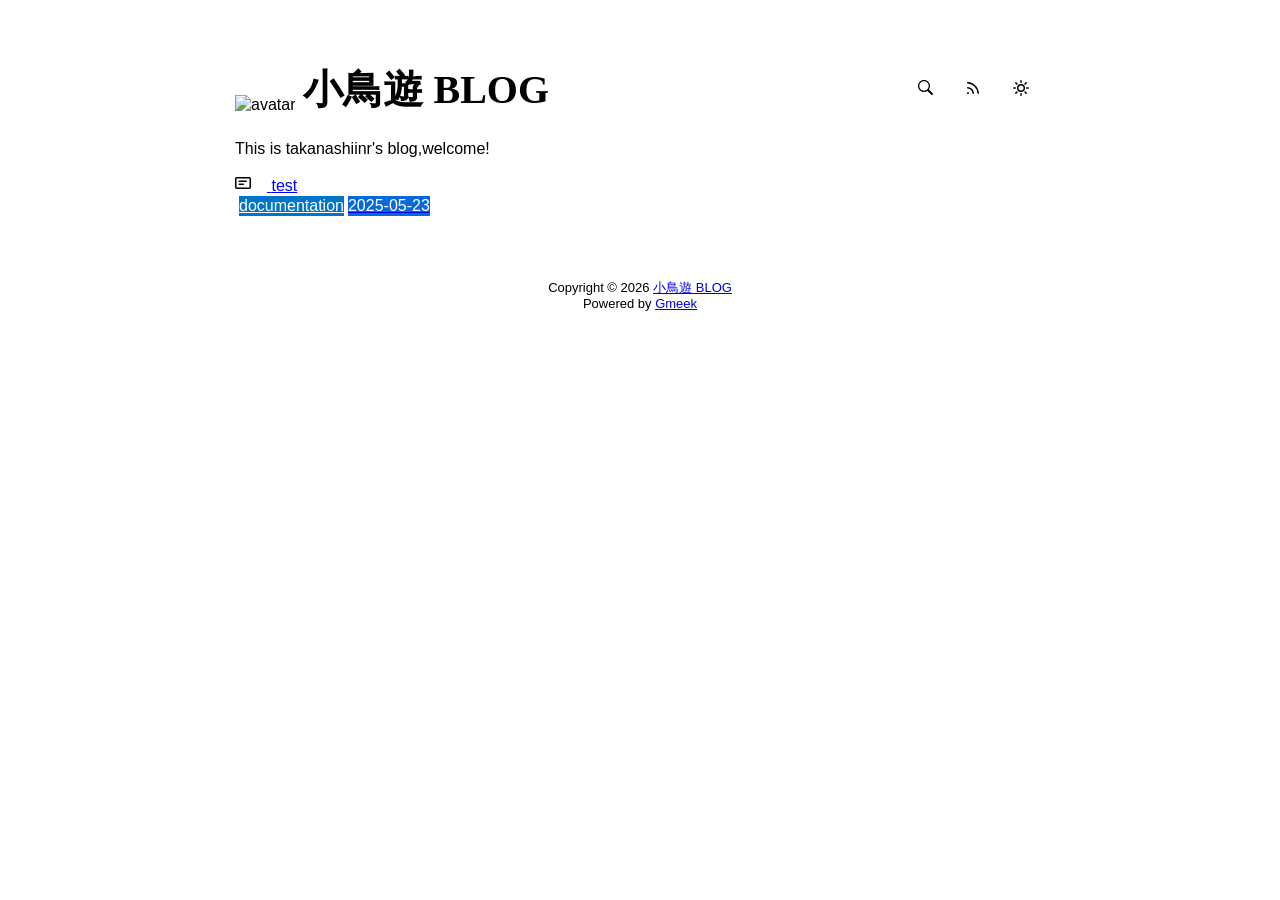
==== docs/index.html @ d2f328a5 "🎉auto update by Gmeek action" ====
<!DOCTYPE html>
<html data-color-mode="light" data-dark-theme="dark" data-light-theme="light" lang="zh-CN">
<head>
    <meta content="text/html; charset=utf-8" http-equiv="content-type" />
    <meta name="viewport" content="width=device-width,initial-scale=1.0">
    <meta http-equiv="X-UA-Compatible" content="IE=edge">
    <link href='https://mirrors.sustech.edu.cn/cdnjs/ajax/libs/Primer/21.0.7/primer.css' rel='stylesheet' />
    
    <link rel="icon" href="https://avatars.githubusercontent.com/u/176850841?s=400&u=aa6e5b1fbeaeb6fbb57e808d99c8659c8d131646&v=4"><script>
        let theme = localStorage.getItem("meek_theme") || "light";
        document.documentElement.setAttribute("data-color-mode", theme);
    </script>
<meta name="description" content="This is takanashiinr's blog,welcome!">
<meta property="og:title" content="小鳥遊 BLOG">
<meta property="og:description" content="This is takanashiinr's blog,welcome!">
<meta property="og:type" content="blog">
<meta property="og:url" content="https://Zhang-HL-1.github.io">
<meta property="og:image" content="https://avatars.githubusercontent.com/u/176850841?s=400&u=aa6e5b1fbeaeb6fbb57e808d99c8659c8d131646&v=4">
<title>小鳥遊 BLOG</title>

</head>
<style>
body{box-sizing: border-box;min-width: 200px;max-width: 900px;margin: 20px auto;padding: 45px;font-size: 16px;font-family: sans-serif;line-height: 1.25;}
#header{display:flex;padding-bottom:8px;border-bottom: 1px solid var(--borderColor-muted, var(--color-border-muted));margin-bottom: 16px;}
#footer {margin-top:64px; text-align: center;font-size: small;}

</style>

<style>
.avatar {transition: 0.8s;width:64px;height:64px;object-fit: cover;}
.avatar:hover{transform: scale(1.15) rotate(360deg);}
.title-left a{color:inherit;text-decoration:none;vertical-align: bottom;font-size:40px;font-weight: bold;font-family:Monaco;margin-left:8px;}
.title-right{display:flex;margin:auto 0 0 auto;}
.title-right button{margin-right:8px;padding:16px;}
.title-right .circle{padding: 14px 16px;}

.SideNav{min-width: 360px;}
.SideNav-icon{margin-right: 16px}
.SideNav-item .Label{color: #fff;margin-left:4px;}
.d-flex{min-width:0;}
.listTitle{overflow:hidden;white-space:nowrap;text-overflow: ellipsis;max-width: 100%;}
.listLabels{white-space:nowrap;display:flex;}
.listLabels object{max-height:16px;max-width:24px;}

@media (max-width: 600px) {
    body {padding: 8px;}
    .avatar {width:40px;height:40px;}
    .blogTitle{display:none;}
    #buttonRSS{display:none;}
    .LabelTime{display:none;}
}
</style>



<body>
    <div id="header">
<div class="title-left">
    <img src="https://avatars.githubusercontent.com/u/176850841?s=400&u=aa6e5b1fbeaeb6fbb57e808d99c8659c8d131646&v=4" class="avatar circle" id="avatarImg" alt="avatar"><a class="blogTitle">小鳥遊 BLOG</a></div>
<div class="title-right">
    <a href="https://Zhang-HL-1.github.io/tag.html" id="buttonSearch" class="btn btn-invisible circle" title="搜索">
        <svg class="octicon" width="16" height="16" >
            <path id="pathSearch" fill-rule="evenodd"></path>
        </svg>
    </a>
    
    
    <a href="https://Zhang-HL-1.github.io/rss.xml" target="_blank" id="buttonRSS" class="btn btn-invisible circle" title="RSS">
        <svg class="octicon" width="16" height="16" >
            <path id="pathRSS" fill-rule="evenodd"></path>
        </svg>
    </a>
    <a class="btn btn-invisible circle" onclick="modeSwitch()" title="切换主题">
        <svg class="octicon" width="16" height="16" >
            <path id="themeSwitch" fill-rule="evenodd"></path>
        </svg>
    </a>
</div>
</div>
    <div id="content">
<div style="margin-bottom: 16px;">This is takanashiinr's blog,welcome!</div>
<nav class="SideNav border">
<a class="SideNav-item d-flex flex-items-center flex-justify-between" href="post/test.html">
    <div class="d-flex flex-items-center">
        <svg class="SideNav-icon octicon" style="width:16px;height:16px"><path class="svgTop0" d=""></path>
        </svg>
        <span class="listTitle">test</span>
    </div>
    <div class="listLabels">
        
        <span class="Label LabelName" style="background-color:#0075ca"><object><a style="color:#fff" href="tag.html#documentation">documentation</a></object></span>
        <span class="Label LabelTime" style="background-color:#0969da">2025-05-23</span>
    </div>
</a>
</nav>
</div>
    <div id="footer"><div id="footer1">Copyright © <span id="copyrightYear"></span> <a href="https://Zhang-HL-1.github.io">小鳥遊 BLOG</a></div>
<div id="footer2">
    <span id="runday"></span><span>Powered by <a href="https://meekdai.com/Gmeek.html" target="_blank">Gmeek</a></span>
</div>

<script>
var now=new Date();
document.getElementById("copyrightYear").innerHTML=now.getFullYear();

if(""!=""){
    var startSite=new Date("");
    var diff=now.getTime()-startSite.getTime();
    var diffDay=Math.floor(diff/(1000*60*60*24));
    document.getElementById("runday").innerHTML="网站运行 "+diffDay+" 天"+" • ";
}
</script></div>
</body>
<script>
var IconList={'sun': 'M8 10.5a2.5 2.5 0 100-5 2.5 2.5 0 000 5zM8 12a4 4 0 100-8 4 4 0 000 8zM8 0a.75.75 0 01.75.75v1.5a.75.75 0 01-1.5 0V.75A.75.75 0 018 0zm0 13a.75.75 0 01.75.75v1.5a.75.75 0 01-1.5 0v-1.5A.75.75 0 018 13zM2.343 2.343a.75.75 0 011.061 0l1.06 1.061a.75.75 0 01-1.06 1.06l-1.06-1.06a.75.75 0 010-1.06zm9.193 9.193a.75.75 0 011.06 0l1.061 1.06a.75.75 0 01-1.06 1.061l-1.061-1.06a.75.75 0 010-1.061zM16 8a.75.75 0 01-.75.75h-1.5a.75.75 0 010-1.5h1.5A.75.75 0 0116 8zM3 8a.75.75 0 01-.75.75H.75a.75.75 0 010-1.5h1.5A.75.75 0 013 8zm10.657-5.657a.75.75 0 010 1.061l-1.061 1.06a.75.75 0 11-1.06-1.06l1.06-1.06a.75.75 0 011.06 0zm-9.193 9.193a.75.75 0 010 1.06l-1.06 1.061a.75.75 0 11-1.061-1.06l1.06-1.061a.75.75 0 011.061 0z', 'moon': 'M9.598 1.591a.75.75 0 01.785-.175 7 7 0 11-8.967 8.967.75.75 0 01.961-.96 5.5 5.5 0 007.046-7.046.75.75 0 01.175-.786zm1.616 1.945a7 7 0 01-7.678 7.678 5.5 5.5 0 107.678-7.678z', 'sync': 'M1.705 8.005a.75.75 0 0 1 .834.656 5.5 5.5 0 0 0 9.592 2.97l-1.204-1.204a.25.25 0 0 1 .177-.427h3.646a.25.25 0 0 1 .25.25v3.646a.25.25 0 0 1-.427.177l-1.38-1.38A7.002 7.002 0 0 1 1.05 8.84a.75.75 0 0 1 .656-.834ZM8 2.5a5.487 5.487 0 0 0-4.131 1.869l1.204 1.204A.25.25 0 0 1 4.896 6H1.25A.25.25 0 0 1 1 5.75V2.104a.25.25 0 0 1 .427-.177l1.38 1.38A7.002 7.002 0 0 1 14.95 7.16a.75.75 0 0 1-1.49.178A5.5 5.5 0 0 0 8 2.5Z', 'search': 'M15.7 13.3l-3.81-3.83A5.93 5.93 0 0 0 13 6c0-3.31-2.69-6-6-6S1 2.69 1 6s2.69 6 6 6c1.3 0 2.48-.41 3.47-1.11l3.83 3.81c.19.2.45.3.7.3.25 0 .52-.09.7-.3a.996.996 0 0 0 0-1.41v.01zM7 10.7c-2.59 0-4.7-2.11-4.7-4.7 0-2.59 2.11-4.7 4.7-4.7 2.59 0 4.7 2.11 4.7 4.7 0 2.59-2.11 4.7-4.7 4.7z', 'rss': 'M2.002 2.725a.75.75 0 0 1 .797-.699C8.79 2.42 13.58 7.21 13.974 13.201a.75.75 0 0 1-1.497.098 10.502 10.502 0 0 0-9.776-9.776.747.747 0 0 1-.7-.798ZM2.84 7.05h-.002a7.002 7.002 0 0 1 6.113 6.111.75.75 0 0 1-1.49.178 5.503 5.503 0 0 0-4.8-4.8.75.75 0 0 1 .179-1.489ZM2 13a1 1 0 1 1 2 0 1 1 0 0 1-2 0Z', 'upload': 'M2.75 14A1.75 1.75 0 0 1 1 12.25v-2.5a.75.75 0 0 1 1.5 0v2.5c0 .138.112.25.25.25h10.5a.25.25 0 0 0 .25-.25v-2.5a.75.75 0 0 1 1.5 0v2.5A1.75 1.75 0 0 1 13.25 14Z M11.78 4.72a.749.749 0 1 1-1.06 1.06L8.75 3.811V9.5a.75.75 0 0 1-1.5 0V3.811L5.28 5.78a.749.749 0 1 1-1.06-1.06l3.25-3.25a.749.749 0 0 1 1.06 0l3.25 3.25Z', 'post': 'M0 3.75C0 2.784.784 2 1.75 2h12.5c.966 0 1.75.784 1.75 1.75v8.5A1.75 1.75 0 0 1 14.25 14H1.75A1.75 1.75 0 0 1 0 12.25Zm1.75-.25a.25.25 0 0 0-.25.25v8.5c0 .138.112.25.25.25h12.5a.25.25 0 0 0 .25-.25v-8.5a.25.25 0 0 0-.25-.25ZM3.5 6.25a.75.75 0 0 1 .75-.75h7a.75.75 0 0 1 0 1.5h-7a.75.75 0 0 1-.75-.75Zm.75 2.25h4a.75.75 0 0 1 0 1.5h-4a.75.75 0 0 1 0-1.5Z'};
var utterancesLoad=0;

let themeSettings={
    "dark": ["dark","moon","#00f0ff","dark-blue"],
    "light": ["light","sun","#ff5000","github-light"],
    "auto": ["auto","sync","","preferred-color-scheme"]
};
function changeTheme(mode, icon, color, utheme){
    document.documentElement.setAttribute("data-color-mode",mode);
    document.getElementById("themeSwitch").setAttribute("d",value=IconList[icon]);
    document.getElementById("themeSwitch").parentNode.style.color=color;
    if(utterancesLoad==1){utterancesTheme(utheme);}
}
function modeSwitch(){
    let currentMode=document.documentElement.getAttribute('data-color-mode');
    let newMode = currentMode === "light" ? "dark" : currentMode === "dark" ? "auto" : "light";
    localStorage.setItem("meek_theme", newMode);
    if(themeSettings[newMode]){
        changeTheme(...themeSettings[newMode]);
    }
}
function utterancesTheme(theme){
    const message={type:'set-theme',theme: theme};
    const iframe=document.getElementsByClassName('utterances-frame')[0];
    iframe.contentWindow.postMessage(message,'https://utteranc.es');
}
if(themeSettings[theme]){changeTheme(...themeSettings[theme]);}
console.log("\n %c Gmeek last https://github.com/Meekdai/Gmeek \n","padding:5px 0;background:#02d81d;color:#fff");
</script>

<script>
document.getElementById("pathSearch").setAttribute("d",IconList["search"]);
document.getElementById("pathRSS").setAttribute("d",IconList["rss"]);
iconTOP=document.getElementsByClassName("svgTop1");
iconPost=document.getElementsByClassName("svgTop0");
for(var i=0;i<iconTOP.length;i++){
    iconTOP[i].setAttribute("d",IconList["upload"]);
    iconTOP[i].parentNode.style.color="red";
}
for(var i=0;i<iconPost.length;i++){
    iconPost[i].setAttribute("d",IconList["post"]);
}




</script>


</html>
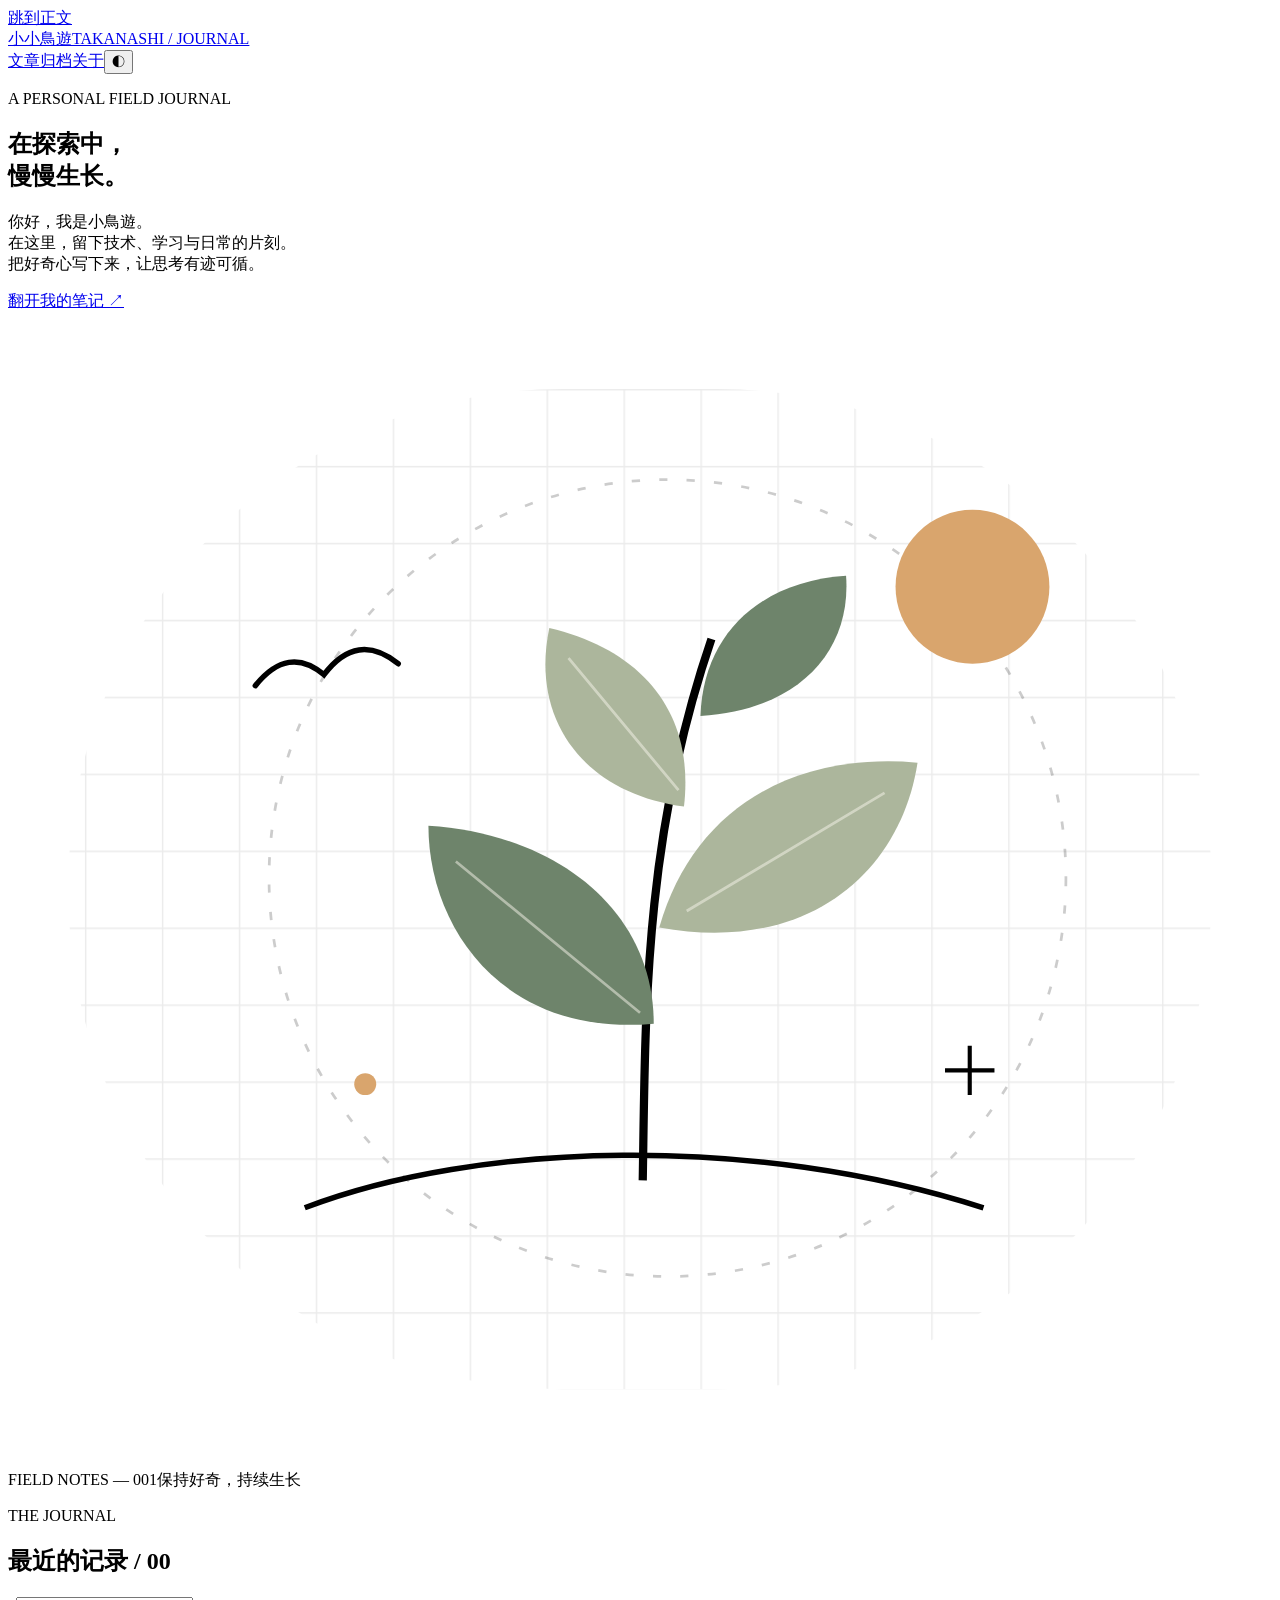
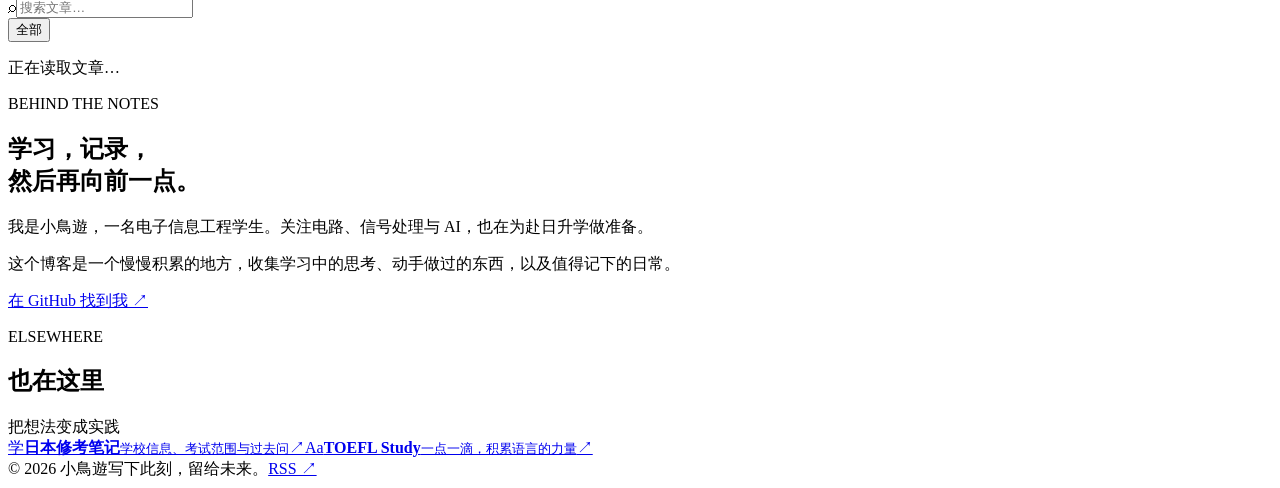
==== commit 842ad5e2: "Rebuild personal journal without Gmeek; add Markdown publishing and clean design" ====
--- a/docs/index.html
+++ b/docs/index.html
@@ -1,165 +1,24 @@
-<!DOCTYPE html>
-<html data-color-mode="light" data-dark-theme="dark" data-light-theme="light" lang="zh-CN">
+<!doctype html>
+<html lang="zh-CN">
 <head>
-    <meta content="text/html; charset=utf-8" http-equiv="content-type" />
-    <meta name="viewport" content="width=device-width,initial-scale=1.0">
-    <meta http-equiv="X-UA-Compatible" content="IE=edge">
-    <link href='https://mirrors.sustech.edu.cn/cdnjs/ajax/libs/Primer/21.0.7/primer.css' rel='stylesheet' />
-    
-    <link rel="icon" href="https://avatars.githubusercontent.com/u/176850841?s=400&u=aa6e5b1fbeaeb6fbb57e808d99c8659c8d131646&v=4"><script>
-        let theme = localStorage.getItem("meek_theme") || "light";
-        document.documentElement.setAttribute("data-color-mode", theme);
-    </script>
-<meta name="description" content="This is takanashiinr's blog,welcome!">
-<meta property="og:title" content="小鳥遊 BLOG">
-<meta property="og:description" content="This is takanashiinr's blog,welcome!">
-<meta property="og:type" content="blog">
-<meta property="og:url" content="https://Zhang-HL-1.github.io">
-<meta property="og:image" content="https://avatars.githubusercontent.com/u/176850841?s=400&u=aa6e5b1fbeaeb6fbb57e808d99c8659c8d131646&v=4">
-<title>小鳥遊 BLOG</title>
-
+  <meta charset="utf-8"><meta name="viewport" content="width=device-width,initial-scale=1">
+  <title>小鳥遊 · 在探索中，慢慢生长</title>
+  <meta name="description" content="小鳥遊的个人博客，记录技术、学习与日常。">
+  <meta name="color-scheme" content="light dark">
+  <link rel="icon" href="/favicon.svg" type="image/svg+xml"><link rel="alternate" type="application/rss+xml" title="小鳥遊 RSS" href="/rss.xml">
+  <script>try{document.documentElement.dataset.theme=localStorage.getItem('theme')||(matchMedia('(prefers-color-scheme: dark)').matches?'dark':'light')}catch(e){}</script>
+  <link rel="stylesheet" href="/style.css"><script src="/app.js" defer></script>
 </head>
-<style>
-body{box-sizing: border-box;min-width: 200px;max-width: 900px;margin: 20px auto;padding: 45px;font-size: 16px;font-family: sans-serif;line-height: 1.25;}
-#header{display:flex;padding-bottom:8px;border-bottom: 1px solid var(--borderColor-muted, var(--color-border-muted));margin-bottom: 16px;}
-#footer {margin-top:64px; text-align: center;font-size: small;}
-
-</style>
-
-<style>
-.avatar {transition: 0.8s;width:64px;height:64px;object-fit: cover;}
-.avatar:hover{transform: scale(1.15) rotate(360deg);}
-.title-left a{color:inherit;text-decoration:none;vertical-align: bottom;font-size:40px;font-weight: bold;font-family:Monaco;margin-left:8px;}
-.title-right{display:flex;margin:auto 0 0 auto;}
-.title-right button{margin-right:8px;padding:16px;}
-.title-right .circle{padding: 14px 16px;}
-
-.SideNav{min-width: 360px;}
-.SideNav-icon{margin-right: 16px}
-.SideNav-item .Label{color: #fff;margin-left:4px;}
-.d-flex{min-width:0;}
-.listTitle{overflow:hidden;white-space:nowrap;text-overflow: ellipsis;max-width: 100%;}
-.listLabels{white-space:nowrap;display:flex;}
-.listLabels object{max-height:16px;max-width:24px;}
-
-@media (max-width: 600px) {
-    body {padding: 8px;}
-    .avatar {width:40px;height:40px;}
-    .blogTitle{display:none;}
-    #buttonRSS{display:none;}
-    .LabelTime{display:none;}
-}
-</style>
-
-
-
 <body>
-    <div id="header">
-<div class="title-left">
-    <img src="https://avatars.githubusercontent.com/u/176850841?s=400&u=aa6e5b1fbeaeb6fbb57e808d99c8659c8d131646&v=4" class="avatar circle" id="avatarImg" alt="avatar"><a class="blogTitle">小鳥遊 BLOG</a></div>
-<div class="title-right">
-    <a href="https://Zhang-HL-1.github.io/tag.html" id="buttonSearch" class="btn btn-invisible circle" title="搜索">
-        <svg class="octicon" width="16" height="16" >
-            <path id="pathSearch" fill-rule="evenodd"></path>
-        </svg>
-    </a>
-    
-    
-    <a href="https://Zhang-HL-1.github.io/rss.xml" target="_blank" id="buttonRSS" class="btn btn-invisible circle" title="RSS">
-        <svg class="octicon" width="16" height="16" >
-            <path id="pathRSS" fill-rule="evenodd"></path>
-        </svg>
-    </a>
-    <a class="btn btn-invisible circle" onclick="modeSwitch()" title="切换主题">
-        <svg class="octicon" width="16" height="16" >
-            <path id="themeSwitch" fill-rule="evenodd"></path>
-        </svg>
-    </a>
-</div>
-</div>
-    <div id="content">
-<div style="margin-bottom: 16px;">This is takanashiinr's blog,welcome!</div>
-<nav class="SideNav border">
-<a class="SideNav-item d-flex flex-items-center flex-justify-between" href="post/test.html">
-    <div class="d-flex flex-items-center">
-        <svg class="SideNav-icon octicon" style="width:16px;height:16px"><path class="svgTop0" d=""></path>
-        </svg>
-        <span class="listTitle">test</span>
-    </div>
-    <div class="listLabels">
-        
-        <span class="Label LabelName" style="background-color:#0075ca"><object><a style="color:#fff" href="tag.html#documentation">documentation</a></object></span>
-        <span class="Label LabelTime" style="background-color:#0969da">2025-05-23</span>
-    </div>
-</a>
-</nav>
-</div>
-    <div id="footer"><div id="footer1">Copyright © <span id="copyrightYear"></span> <a href="https://Zhang-HL-1.github.io">小鳥遊 BLOG</a></div>
-<div id="footer2">
-    <span id="runday"></span><span>Powered by <a href="https://meekdai.com/Gmeek.html" target="_blank">Gmeek</a></span>
-</div>
-
-<script>
-var now=new Date();
-document.getElementById("copyrightYear").innerHTML=now.getFullYear();
-
-if(""!=""){
-    var startSite=new Date("");
-    var diff=now.getTime()-startSite.getTime();
-    var diffDay=Math.floor(diff/(1000*60*60*24));
-    document.getElementById("runday").innerHTML="网站运行 "+diffDay+" 天"+" • ";
-}
-</script></div>
-</body>
-<script>
-var IconList={'sun': 'M8 10.5a2.5 2.5 0 100-5 2.5 2.5 0 000 5zM8 12a4 4 0 100-8 4 4 0 000 8zM8 0a.75.75 0 01.75.75v1.5a.75.75 0 01-1.5 0V.75A.75.75 0 018 0zm0 13a.75.75 0 01.75.75v1.5a.75.75 0 01-1.5 0v-1.5A.75.75 0 018 13zM2.343 2.343a.75.75 0 011.061 0l1.06 1.061a.75.75 0 01-1.06 1.06l-1.06-1.06a.75.75 0 010-1.06zm9.193 9.193a.75.75 0 011.06 0l1.061 1.06a.75.75 0 01-1.06 1.061l-1.061-1.06a.75.75 0 010-1.061zM16 8a.75.75 0 01-.75.75h-1.5a.75.75 0 010-1.5h1.5A.75.75 0 0116 8zM3 8a.75.75 0 01-.75.75H.75a.75.75 0 010-1.5h1.5A.75.75 0 013 8zm10.657-5.657a.75.75 0 010 1.061l-1.061 1.06a.75.75 0 11-1.06-1.06l1.06-1.06a.75.75 0 011.06 0zm-9.193 9.193a.75.75 0 010 1.06l-1.06 1.061a.75.75 0 11-1.061-1.06l1.06-1.061a.75.75 0 011.061 0z', 'moon': 'M9.598 1.591a.75.75 0 01.785-.175 7 7 0 11-8.967 8.967.75.75 0 01.961-.96 5.5 5.5 0 007.046-7.046.75.75 0 01.175-.786zm1.616 1.945a7 7 0 01-7.678 7.678 5.5 5.5 0 107.678-7.678z', 'sync': 'M1.705 8.005a.75.75 0 0 1 .834.656 5.5 5.5 0 0 0 9.592 2.97l-1.204-1.204a.25.25 0 0 1 .177-.427h3.646a.25.25 0 0 1 .25.25v3.646a.25.25 0 0 1-.427.177l-1.38-1.38A7.002 7.002 0 0 1 1.05 8.84a.75.75 0 0 1 .656-.834ZM8 2.5a5.487 5.487 0 0 0-4.131 1.869l1.204 1.204A.25.25 0 0 1 4.896 6H1.25A.25.25 0 0 1 1 5.75V2.104a.25.25 0 0 1 .427-.177l1.38 1.38A7.002 7.002 0 0 1 14.95 7.16a.75.75 0 0 1-1.49.178A5.5 5.5 0 0 0 8 2.5Z', 'search': 'M15.7 13.3l-3.81-3.83A5.93 5.93 0 0 0 13 6c0-3.31-2.69-6-6-6S1 2.69 1 6s2.69 6 6 6c1.3 0 2.48-.41 3.47-1.11l3.83 3.81c.19.2.45.3.7.3.25 0 .52-.09.7-.3a.996.996 0 0 0 0-1.41v.01zM7 10.7c-2.59 0-4.7-2.11-4.7-4.7 0-2.59 2.11-4.7 4.7-4.7 2.59 0 4.7 2.11 4.7 4.7 0 2.59-2.11 4.7-4.7 4.7z', 'rss': 'M2.002 2.725a.75.75 0 0 1 .797-.699C8.79 2.42 13.58 7.21 13.974 13.201a.75.75 0 0 1-1.497.098 10.502 10.502 0 0 0-9.776-9.776.747.747 0 0 1-.7-.798ZM2.84 7.05h-.002a7.002 7.002 0 0 1 6.113 6.111.75.75 0 0 1-1.49.178 5.503 5.503 0 0 0-4.8-4.8.75.75 0 0 1 .179-1.489ZM2 13a1 1 0 1 1 2 0 1 1 0 0 1-2 0Z', 'upload': 'M2.75 14A1.75 1.75 0 0 1 1 12.25v-2.5a.75.75 0 0 1 1.5 0v2.5c0 .138.112.25.25.25h10.5a.25.25 0 0 0 .25-.25v-2.5a.75.75 0 0 1 1.5 0v2.5A1.75 1.75 0 0 1 13.25 14Z M11.78 4.72a.749.749 0 1 1-1.06 1.06L8.75 3.811V9.5a.75.75 0 0 1-1.5 0V3.811L5.28 5.78a.749.749 0 1 1-1.06-1.06l3.25-3.25a.749.749 0 0 1 1.06 0l3.25 3.25Z', 'post': 'M0 3.75C0 2.784.784 2 1.75 2h12.5c.966 0 1.75.784 1.75 1.75v8.5A1.75 1.75 0 0 1 14.25 14H1.75A1.75 1.75 0 0 1 0 12.25Zm1.75-.25a.25.25 0 0 0-.25.25v8.5c0 .138.112.25.25.25h12.5a.25.25 0 0 0 .25-.25v-8.5a.25.25 0 0 0-.25-.25ZM3.5 6.25a.75.75 0 0 1 .75-.75h7a.75.75 0 0 1 0 1.5h-7a.75.75 0 0 1-.75-.75Zm.75 2.25h4a.75.75 0 0 1 0 1.5h-4a.75.75 0 0 1 0-1.5Z'};
-var utterancesLoad=0;
-
-let themeSettings={
-    "dark": ["dark","moon","#00f0ff","dark-blue"],
-    "light": ["light","sun","#ff5000","github-light"],
-    "auto": ["auto","sync","","preferred-color-scheme"]
-};
-function changeTheme(mode, icon, color, utheme){
-    document.documentElement.setAttribute("data-color-mode",mode);
-    document.getElementById("themeSwitch").setAttribute("d",value=IconList[icon]);
-    document.getElementById("themeSwitch").parentNode.style.color=color;
-    if(utterancesLoad==1){utterancesTheme(utheme);}
-}
-function modeSwitch(){
-    let currentMode=document.documentElement.getAttribute('data-color-mode');
-    let newMode = currentMode === "light" ? "dark" : currentMode === "dark" ? "auto" : "light";
-    localStorage.setItem("meek_theme", newMode);
-    if(themeSettings[newMode]){
-        changeTheme(...themeSettings[newMode]);
-    }
-}
-function utterancesTheme(theme){
-    const message={type:'set-theme',theme: theme};
-    const iframe=document.getElementsByClassName('utterances-frame')[0];
-    iframe.contentWindow.postMessage(message,'https://utteranc.es');
-}
-if(themeSettings[theme]){changeTheme(...themeSettings[theme]);}
-console.log("\n %c Gmeek last https://github.com/Meekdai/Gmeek \n","padding:5px 0;background:#02d81d;color:#fff");
-</script>
-
-<script>
-document.getElementById("pathSearch").setAttribute("d",IconList["search"]);
-document.getElementById("pathRSS").setAttribute("d",IconList["rss"]);
-iconTOP=document.getElementsByClassName("svgTop1");
-iconPost=document.getElementsByClassName("svgTop0");
-for(var i=0;i<iconTOP.length;i++){
-    iconTOP[i].setAttribute("d",IconList["upload"]);
-    iconTOP[i].parentNode.style.color="red";
-}
-for(var i=0;i<iconPost.length;i++){
-    iconPost[i].setAttribute("d",IconList["post"]);
-}
-
-
-
-
-</script>
-
-
-</html>
+  <a class="skip" href="#main">跳到正文</a>
+  <header class="header wrap"><a class="brand" href="/" aria-label="小鳥遊 首页"><span class="brand-mark">小</span><span>小鳥遊<span class="brand-sub">TAKANASHI / JOURNAL</span></span></a><nav aria-label="主导航"><a href="#journal" class="nav-link">文章</a><a href="#archive" class="nav-link">归档</a><a href="#about" class="nav-link">关于</a><button id="theme" class="theme" type="button" aria-label="切换深浅色主题">◐</button></nav></header>
+  <main id="main" class="wrap">
+    <section class="hero" aria-labelledby="hero-title"><div><p class="eyebrow"><span class="dot"></span> A PERSONAL FIELD JOURNAL</p><h1 id="hero-title">在探索中，<br>慢慢<span class="accent">生长。</span></h1><p class="intro">你好，我是小鳥遊。<br>在这里，留下技术、学习与日常的片刻。<br>把好奇心写下来，让思考有迹可循。</p><a class="text-link" href="#journal">翻开我的笔记 <span>↗</span></a></div>
+    <div class="art" aria-hidden="true"><svg viewBox="0 0 460 420" fill="none"><defs><pattern id="grid" width="28" height="28" patternUnits="userSpaceOnUse"><path d="M28 0H0V28" stroke="currentColor" stroke-opacity=".08"/></pattern></defs><rect x="22" y="28" width="416" height="364" rx="180" fill="url(#grid)"/><circle cx="240" cy="206" r="145" stroke="currentColor" stroke-opacity=".2" stroke-dasharray="3 7"/><circle cx="351" cy="100" r="28" fill="#d9a56d"/><path d="M108 326C171 302 271 299 355 326" stroke="currentColor" stroke-width="2"/><path d="M231 316C232 257 231 192 256 119" stroke="currentColor" stroke-width="3"/><path d="M235 259C180 264 153 224 153 187C200 190 235 218 235 259Z" fill="#6e846b"/><path d="M237 224C292 234 325 203 331 164C284 160 249 182 237 224Z" fill="#acb69c"/><path d="M246 180C209 175 190 148 197 115C231 123 250 146 246 180Z" fill="#acb69c"/><path d="M252 147C287 145 307 124 305 96C274 98 253 117 252 147Z" fill="#6e846b"/><path d="M163 200L230 255M247 218L319 175M204 126L244 174" stroke="#f7f5ec" stroke-opacity=".5"/><path d="M90 136Q102 121 115 132Q127 116 142 128" stroke="currentColor" stroke-width="2" stroke-linecap="round"/><path d="M350 267v18m-9-9h18" stroke="currentColor" stroke-width="1.5"/><circle cx="130" cy="281" r="4" fill="#d9a56d"/></svg><div class="art-caption"><span>FIELD NOTES — 001</span><span>保持好奇，持续生长</span></div></div>
+    </section>
+    <section id="journal" class="journal"><div class="section-heading"><div><p class="eyebrow">THE JOURNAL</p><h2>最近的记录<span id="post-count"> / 00</span></h2></div><label class="search"><span aria-hidden="true">⌕</span><input id="search" type="search" placeholder="搜索文章…" aria-label="搜索文章"></label></div><div id="filters" class="filters" aria-label="文章分类"><button type="button" class="selected" data-category="全部" aria-pressed="true">全部</button></div><div id="posts" aria-live="polite"><p class="loading">正在读取文章…</p></div><noscript><p>开启 JavaScript 可使用文章搜索与归档。你也可以通过 <a href="/rss.xml">RSS</a> 阅读文章。</p></noscript></section>
+    <section id="archive" class="archive" hidden><p class="eyebrow">A TIMELINE OF THOUGHTS</p><h2>文章归档</h2><div id="archive-list"></div></section>
+    <section id="about" class="about"><div><p class="eyebrow">BEHIND THE NOTES</p><h2>学习，记录，<br>然后再向前一点。</h2></div><div><p>我是小鳥遊，一名电子信息工程学生。关注电路、信号处理与 AI，也在为赴日升学做准备。</p><p>这个博客是一个慢慢积累的地方，收集学习中的思考、动手做过的东西，以及值得记下的日常。</p><a class="text-link" href="https://github.com/Zhang-HL-1">在 GitHub 找到我 ↗</a></div></section>
+    <section class="projects" aria-labelledby="projects-title"><div class="section-heading"><div><p class="eyebrow">ELSEWHERE</p><h2 id="projects-title">也在这里</h2></div><span class="muted">把想法变成实践</span></div><div class="project-grid"><a class="project" href="https://zhang-hl-1.github.io/japan-study-journal/"><span class="project-icon">学</span><span><strong>日本修考笔记</strong><small>学校信息、考试范围与过去问</small></span><span>↗</span></a><a class="project" href="https://zhang-hl-1.github.io/toefl-study/"><span class="project-icon terracotta">Aa</span><span><strong>TOEFL Study</strong><small>一点一滴，积累语言的力量</small></span><span>↗</span></a></div></section>
+  </main><footer class="footer wrap"><span>© <span id="year">2026</span> 小鳥遊</span><span>写下此刻，留给未来。</span><a href="/rss.xml">RSS ↗</a></footer>
+</body></html>
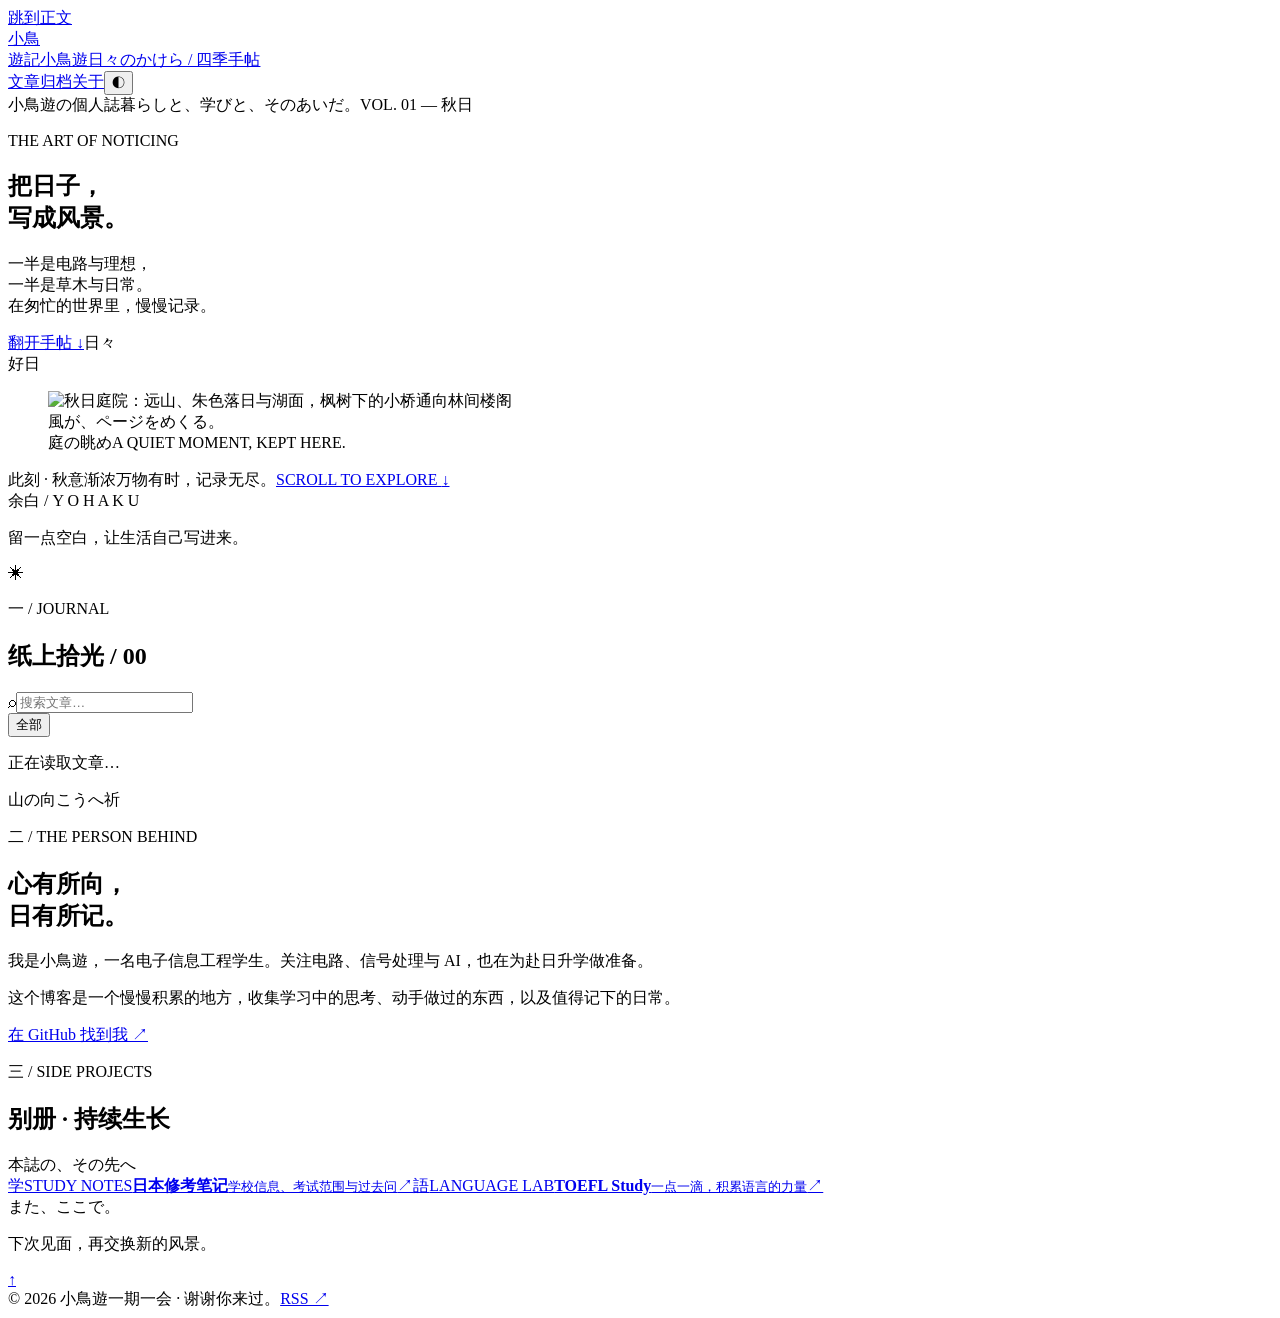
==== commit 2f1c21cc: "Design Japanese autumn journal with garden illustration, paper texture and subtle motion" ====
--- a/docs/index.html
+++ b/docs/index.html
@@ -2,23 +2,26 @@
 <html lang="zh-CN">
 <head>
   <meta charset="utf-8"><meta name="viewport" content="width=device-width,initial-scale=1">
-  <title>小鳥遊 · 在探索中，慢慢生长</title>
+  <title>小鳥遊 · 四季手帖</title>
   <meta name="description" content="小鳥遊的个人博客，记录技术、学习与日常。">
   <meta name="color-scheme" content="light dark">
   <link rel="icon" href="/favicon.svg" type="image/svg+xml"><link rel="alternate" type="application/rss+xml" title="小鳥遊 RSS" href="/rss.xml">
   <script>try{document.documentElement.dataset.theme=localStorage.getItem('theme')||(matchMedia('(prefers-color-scheme: dark)').matches?'dark':'light')}catch(e){}</script>
   <link rel="stylesheet" href="/style.css"><script src="/app.js" defer></script>
 </head>
-<body>
+<body><div class="reading-progress" aria-hidden="true"></div>
   <a class="skip" href="#main">跳到正文</a>
-  <header class="header wrap"><a class="brand" href="/" aria-label="小鳥遊 首页"><span class="brand-mark">小</span><span>小鳥遊<span class="brand-sub">TAKANASHI / JOURNAL</span></span></a><nav aria-label="主导航"><a href="#journal" class="nav-link">文章</a><a href="#archive" class="nav-link">归档</a><a href="#about" class="nav-link">关于</a><button id="theme" class="theme" type="button" aria-label="切换深浅色主题">◐</button></nav></header>
+  <header class="header wrap"><a class="brand" href="/" aria-label="小鳥遊 首页"><span class="brand-mark">小鳥<br>遊記</span><span>小鳥遊<span class="brand-sub">日々のかけら / 四季手帖</span></span></a><nav aria-label="主导航"><a href="#journal" class="nav-link">文章</a><a href="#archive" class="nav-link">归档</a><a href="#about" class="nav-link">关于</a><button id="theme" class="theme" type="button" aria-label="切换深浅色主题">◐</button></nav></header>
   <main id="main" class="wrap">
-    <section class="hero" aria-labelledby="hero-title"><div><p class="eyebrow"><span class="dot"></span> A PERSONAL FIELD JOURNAL</p><h1 id="hero-title">在探索中，<br>慢慢<span class="accent">生长。</span></h1><p class="intro">你好，我是小鳥遊。<br>在这里，留下技术、学习与日常的片刻。<br>把好奇心写下来，让思考有迹可循。</p><a class="text-link" href="#journal">翻开我的笔记 <span>↗</span></a></div>
-    <div class="art" aria-hidden="true"><svg viewBox="0 0 460 420" fill="none"><defs><pattern id="grid" width="28" height="28" patternUnits="userSpaceOnUse"><path d="M28 0H0V28" stroke="currentColor" stroke-opacity=".08"/></pattern></defs><rect x="22" y="28" width="416" height="364" rx="180" fill="url(#grid)"/><circle cx="240" cy="206" r="145" stroke="currentColor" stroke-opacity=".2" stroke-dasharray="3 7"/><circle cx="351" cy="100" r="28" fill="#d9a56d"/><path d="M108 326C171 302 271 299 355 326" stroke="currentColor" stroke-width="2"/><path d="M231 316C232 257 231 192 256 119" stroke="currentColor" stroke-width="3"/><path d="M235 259C180 264 153 224 153 187C200 190 235 218 235 259Z" fill="#6e846b"/><path d="M237 224C292 234 325 203 331 164C284 160 249 182 237 224Z" fill="#acb69c"/><path d="M246 180C209 175 190 148 197 115C231 123 250 146 246 180Z" fill="#acb69c"/><path d="M252 147C287 145 307 124 305 96C274 98 253 117 252 147Z" fill="#6e846b"/><path d="M163 200L230 255M247 218L319 175M204 126L244 174" stroke="#f7f5ec" stroke-opacity=".5"/><path d="M90 136Q102 121 115 132Q127 116 142 128" stroke="currentColor" stroke-width="2" stroke-linecap="round"/><path d="M350 267v18m-9-9h18" stroke="currentColor" stroke-width="1.5"/><circle cx="130" cy="281" r="4" fill="#d9a56d"/></svg><div class="art-caption"><span>FIELD NOTES — 001</span><span>保持好奇，持续生长</span></div></div>
-    </section>
-    <section id="journal" class="journal"><div class="section-heading"><div><p class="eyebrow">THE JOURNAL</p><h2>最近的记录<span id="post-count"> / 00</span></h2></div><label class="search"><span aria-hidden="true">⌕</span><input id="search" type="search" placeholder="搜索文章…" aria-label="搜索文章"></label></div><div id="filters" class="filters" aria-label="文章分类"><button type="button" class="selected" data-category="全部" aria-pressed="true">全部</button></div><div id="posts" aria-live="polite"><p class="loading">正在读取文章…</p></div><noscript><p>开启 JavaScript 可使用文章搜索与归档。你也可以通过 <a href="/rss.xml">RSS</a> 阅读文章。</p></noscript></section>
-    <section id="archive" class="archive" hidden><p class="eyebrow">A TIMELINE OF THOUGHTS</p><h2>文章归档</h2><div id="archive-list"></div></section>
-    <section id="about" class="about"><div><p class="eyebrow">BEHIND THE NOTES</p><h2>学习，记录，<br>然后再向前一点。</h2></div><div><p>我是小鳥遊，一名电子信息工程学生。关注电路、信号处理与 AI，也在为赴日升学做准备。</p><p>这个博客是一个慢慢积累的地方，收集学习中的思考、动手做过的东西，以及值得记下的日常。</p><a class="text-link" href="https://github.com/Zhang-HL-1">在 GitHub 找到我 ↗</a></div></section>
-    <section class="projects" aria-labelledby="projects-title"><div class="section-heading"><div><p class="eyebrow">ELSEWHERE</p><h2 id="projects-title">也在这里</h2></div><span class="muted">把想法变成实践</span></div><div class="project-grid"><a class="project" href="https://zhang-hl-1.github.io/japan-study-journal/"><span class="project-icon">学</span><span><strong>日本修考笔记</strong><small>学校信息、考试范围与过去问</small></span><span>↗</span></a><a class="project" href="https://zhang-hl-1.github.io/toefl-study/"><span class="project-icon terracotta">Aa</span><span><strong>TOEFL Study</strong><small>一点一滴，积累语言的力量</small></span><span>↗</span></a></div></section>
-  </main><footer class="footer wrap"><span>© <span id="year">2026</span> 小鳥遊</span><span>写下此刻，留给未来。</span><a href="/rss.xml">RSS ↗</a></footer>
+<section class="hero" aria-labelledby="hero-title">
+<div class="hero-topline"><span>小鳥遊の個人誌</span><span>暮らしと、学びと、そのあいだ。</span><span>VOL. 01 — 秋日</span></div>
+<div class="hero-composition"><div class="hero-copy"><p class="eyebrow">THE ART OF NOTICING</p><h1 id="hero-title">把日子，<br>写成<span class="accent">风景。</span></h1><p class="intro">一半是电路与理想，<br>一半是草木与日常。<br>在匆忙的世界里，慢慢记录。</p><a class="text-link" href="#journal">翻开手帖 <span>↓</span></a><span class="hero-seal" aria-hidden="true">日々<br>好日</span></div>
+<figure class="garden"><img src="/garden.svg" alt="秋日庭院：远山、朱色落日与湖面，枫树下的小桥通向林间楼阁" width="1440" height="800" fetchpriority="high"><div class="garden-shade"></div><span class="vertical-poem" lang="ja">風が、ページをめくる。</span><div class="leaves" aria-hidden="true"><i></i><i></i><i></i><i></i><i></i></div><figcaption><span>庭の眺め</span><span>A QUIET MOMENT, KEPT HERE.</span></figcaption></figure></div>
+<div class="hero-bottom"><span><span class="red-dot"></span> 此刻 · 秋意渐浓</span><span class="season-note">万物有时，记录无尽。</span><a href="#journal" class="scroll-cue">SCROLL TO EXPLORE <span>↓</span></a></div>
+</section><aside class="interlude"><span class="interlude-label">余白 / Y O H A K U</span><p>留一点空白，<span>让生活自己写进来。</span></p><span class="interlude-flower" aria-hidden="true">✳</span></aside>
+    <section id="journal" class="journal"><div class="section-heading"><div><p class="eyebrow">一 / JOURNAL</p><h2>纸上拾光<span id="post-count"> / 00</span></h2></div><label class="search"><span aria-hidden="true">⌕</span><input id="search" type="search" placeholder="搜索文章…" aria-label="搜索文章"></label></div><div id="filters" class="filters" aria-label="文章分类"><button type="button" class="selected" data-category="全部" aria-pressed="true">全部</button></div><div id="posts" aria-live="polite"><p class="loading">正在读取文章…</p></div><noscript><p>开启 JavaScript 可使用文章搜索与归档。你也可以通过 <a href="/rss.xml">RSS</a> 阅读文章。</p></noscript></section>
+    <section id="archive" class="archive" hidden><p class="eyebrow">時の栞 / ARCHIVE</p><h2>文章归档</h2><div id="archive-list"></div></section>
+    <section id="about" class="about"><div class="about-portrait" aria-hidden="true"><span class="portrait-sun"></span><span class="portrait-mountain"></span><span class="portrait-caption">山の向こうへ</span><span class="portrait-stamp">祈</span></div><div><p class="eyebrow">二 / THE PERSON BEHIND</p><h2>心有所向，<br>日有所记。</h2></div><div><p>我是小鳥遊，一名电子信息工程学生。关注电路、信号处理与 AI，也在为赴日升学做准备。</p><p>这个博客是一个慢慢积累的地方，收集学习中的思考、动手做过的东西，以及值得记下的日常。</p><a class="text-link" href="https://github.com/Zhang-HL-1">在 GitHub 找到我 ↗</a></div></section>
+    <section class="projects" aria-labelledby="projects-title"><div class="section-heading"><div><p class="eyebrow">三 / SIDE PROJECTS</p><h2 id="projects-title">别册 · 持续生长</h2></div><span class="muted">本誌の、その先へ</span></div><div class="project-grid"><a class="project" href="https://zhang-hl-1.github.io/japan-study-journal/"><span class="project-icon">学<span>STUDY NOTES</span></span><span><strong>日本修考笔记</strong><small>学校信息、考试范围与过去问</small></span><span>↗</span></a><a class="project" href="https://zhang-hl-1.github.io/toefl-study/"><span class="project-icon terracotta">語<span>LANGUAGE LAB</span></span><span><strong>TOEFL Study</strong><small>一点一滴，积累语言的力量</small></span><span>↗</span></a></div></section>
+  </main><div class="closing wrap"><span lang="ja">また、ここで。</span><p>下次见面，再交换新的风景。</p><a href="#main" aria-label="回到顶部">↑</a></div><footer class="footer wrap"><span>© <span id="year">2026</span> 小鳥遊</span><span>一期一会 · 谢谢你来过。</span><a href="/rss.xml">RSS ↗</a></footer>
 </body></html>
